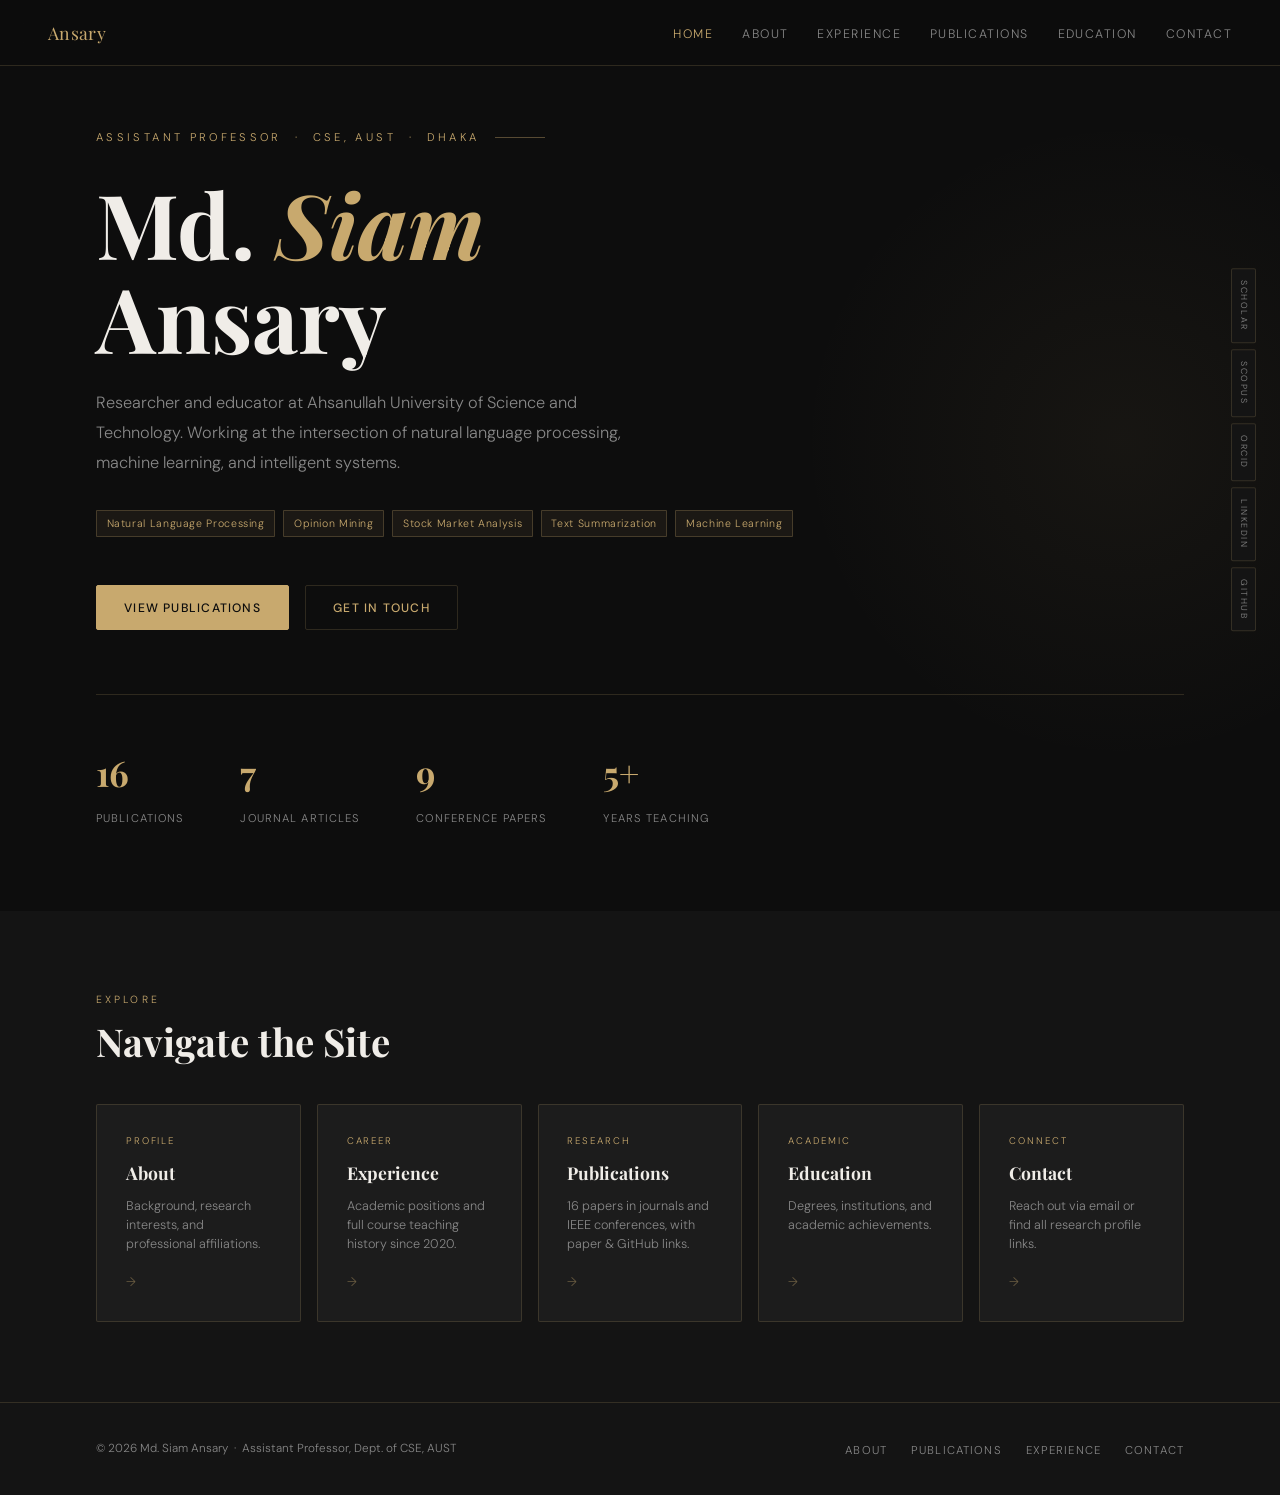
==== index.html @ 2a2c5b88 "Update" ====
<!DOCTYPE html>
<html lang="en">
<head>
<meta charset="UTF-8"/>
<meta name="viewport" content="width=device-width, initial-scale=1.0"/>
<title>Hi! This is Ansary</title>
<meta name="description" content="Assistant Professor, Dept. of CSE, AUST. Researcher in NLP, Opinion Mining, and Machine Learning."/>
<link rel="preconnect" href="https://fonts.googleapis.com"/>
<link href="https://fonts.googleapis.com/css2?family=Playfair+Display:ital,wght@0,400;0,700;1,400&family=DM+Sans:wght@300;400;500&display=swap" rel="stylesheet"/>
<link rel="stylesheet" href="style.css"/>
<style>
#hero {
  min-height: 100vh; display: flex; flex-direction: column; justify-content: center;
  padding: 8rem 6rem 5rem; position: relative; overflow: hidden;
}
#hero::before {
  content: ''; position: absolute; top: 10%; right: -15%;
  width: 700px; height: 700px;
  background: radial-gradient(circle, rgba(200,169,110,0.055) 0%, transparent 65%);
  pointer-events: none;
}
.hero-eyebrow {
  font-size: 0.7rem; letter-spacing: 0.3em; text-transform: uppercase;
  color: var(--accent); margin-bottom: 1.8rem;
  display: flex; align-items: center; gap: 1rem;
}
.hero-eyebrow::after { content:''; display:block; height:1px; width:50px; background:var(--accent); opacity:.4; }
.hero-name { font-family:var(--serif); font-size:clamp(3.5rem,7vw,6rem); line-height:1.05; font-weight:700; margin-bottom:1.5rem; }
.hero-name em { font-style:italic; color:var(--accent); }
.hero-tagline { font-size:1.02rem; color:var(--muted); max-width:540px; margin-bottom:2rem; line-height:1.85; }
.hero-interests { display:flex; flex-wrap:wrap; gap:.5rem; margin-bottom:3rem; }
.hero-ctas { display:flex; gap:1rem; flex-wrap:wrap; margin-bottom:4rem; }
.hero-stats { display:flex; gap:3.5rem; flex-wrap:wrap; padding-top:3rem; border-top:1px solid var(--border); }
.stat-num  { font-family:var(--serif); font-size:2.2rem; font-weight:700; color:var(--accent); display:block; }
.stat-label { font-size:.7rem; letter-spacing:.1em; text-transform:uppercase; color:var(--muted); }

/* quick-nav cards */
.quicknav { display:grid; grid-template-columns:repeat(auto-fit, minmax(195px,1fr)); gap:1rem; }
.qcard {
  padding:1.8rem; background:var(--bg3); border:1px solid var(--border); border-radius:2px;
  text-decoration:none; color:var(--text); display:flex; flex-direction:column; gap:.55rem;
  transition:border-color .25s, transform .25s;
}
.qcard:hover { border-color:var(--accent); transform:translateY(-4px); }
.qcard-icon  { font-size:.6rem; letter-spacing:.2em; text-transform:uppercase; color:var(--accent); }
.qcard-title { font-family:var(--serif); font-size:1.1rem; font-weight:700; }
.qcard-desc  { font-size:.79rem; color:var(--muted); line-height:1.5; }
.qcard-arrow { font-size:.8rem; color:var(--accent); opacity:.45; margin-top:auto; padding-top:.5rem; }

@media(max-width:960px){ #hero{ padding:7rem 1.5rem 4rem; } .hero-stats{ gap:2rem; } }
</style>
</head>
<body>
<main>

<!-- HERO -->
<section id="hero">
  <p class="hero-eyebrow fade-up d1">Assistant Professor &nbsp;·&nbsp; CSE, AUST &nbsp;·&nbsp; Dhaka</p>
  <h1 class="hero-name fade-up d2">Md. <em>Siam</em><br>Ansary</h1>
  <p class="hero-tagline fade-up d3">Researcher and educator at Ahsanullah University of Science and Technology. Working at the intersection of natural language processing, machine learning, and intelligent systems.</p>
  <div class="hero-interests fade-up d3">
    <span class="tag tag-accent">Natural Language Processing</span>
    <span class="tag tag-accent">Opinion Mining</span>
    <span class="tag tag-accent">Stock Market Analysis</span>
    <span class="tag tag-accent">Text Summarization</span>
    <span class="tag tag-accent">Machine Learning</span>
  </div>
  <div class="hero-ctas fade-up d4">
    <a href="publications.html" class="btn btn-primary">View Publications</a>
    <a href="contact.html"      class="btn btn-outline">Get in Touch</a>
  </div>
  <div class="hero-stats fade-up d5">
    <div><span class="stat-num">16</span><span class="stat-label">Publications</span></div>
    <div><span class="stat-num">7</span> <span class="stat-label">Journal Articles</span></div>
    <div><span class="stat-num">9</span> <span class="stat-label">Conference Papers</span></div>
    <div><span class="stat-num">5+</span><span class="stat-label">Years Teaching</span></div>
  </div>
</section>

<!-- QUICK NAV -->
<section class="section section-alt">
  <p class="section-label">Explore</p>
  <h2 class="section-title">Navigate the Site</h2>
  <div class="quicknav">
    <a href="about.html" class="qcard">
      <span class="qcard-icon">Profile</span>
      <span class="qcard-title">About</span>
      <span class="qcard-desc">Background, research interests, and professional affiliations.</span>
      <span class="qcard-arrow">→</span>
    </a>
    <a href="experience.html" class="qcard">
      <span class="qcard-icon">Career</span>
      <span class="qcard-title">Experience</span>
      <span class="qcard-desc">Academic positions and full course teaching history since 2020.</span>
      <span class="qcard-arrow">→</span>
    </a>
    <a href="publications.html" class="qcard">
      <span class="qcard-icon">Research</span>
      <span class="qcard-title">Publications</span>
      <span class="qcard-desc">16 papers in journals and IEEE conferences, with paper & GitHub links.</span>
      <span class="qcard-arrow">→</span>
    </a>
    <a href="education.html" class="qcard">
      <span class="qcard-icon">Academic</span>
      <span class="qcard-title">Education</span>
      <span class="qcard-desc">Degrees, institutions, and academic achievements.</span>
      <span class="qcard-arrow">→</span>
    </a>
    <a href="contact.html" class="qcard">
      <span class="qcard-icon">Connect</span>
      <span class="qcard-title">Contact</span>
      <span class="qcard-desc">Reach out via email or find all research profile links.</span>
      <span class="qcard-arrow">→</span>
    </a>
  </div>
</section>

</main>
<script src="partials.js"></script>
<script src="nav.js"></script>
</body>
</html>
---- style.css ----
/* =============================================
   Md. Siam Ansary — Portfolio Stylesheet
   ============================================= */
*, *::before, *::after { box-sizing: border-box; margin: 0; padding: 0; }

:root {
  --bg:      #0d0d0d;
  --bg2:     #141414;
  --bg3:     #1c1c1c;
  --accent:  #c8a96e;
  --accent2: #e8c98e;
  --text:    #f0ede8;
  --muted:   #888;
  --border:  rgba(200,169,110,0.18);
  --serif:   'Playfair Display', Georgia, serif;
  --sans:    'DM Sans', sans-serif;
}

html { scroll-behavior: smooth; }
body {
  background: var(--bg); color: var(--text);
  font-family: var(--sans); font-weight: 300;
  line-height: 1.7; overflow-x: hidden;
}

/* ── NAV ── */
nav.topnav {
  position: fixed; top: 0; left: 0; right: 0; z-index: 200;
  padding: 1.1rem 3rem;
  display: flex; justify-content: space-between; align-items: center;
  background: rgba(13,13,13,0.93); backdrop-filter: blur(14px);
  border-bottom: 1px solid var(--border);
}
.nav-brand {
  font-family: var(--serif); font-size: 1.1rem;
  letter-spacing: 0.02em; color: var(--accent); text-decoration: none;
}
.nav-links { display: flex; gap: 1.8rem; list-style: none; align-items: center; }
.nav-links a {
  color: var(--muted); text-decoration: none;
  font-size: 0.77rem; letter-spacing: 0.12em; text-transform: uppercase;
  transition: color 0.25s; white-space: nowrap;
}
.nav-links a:hover, .nav-links a.active { color: var(--accent); }
.nav-toggle { display: none; background: none; border: none; cursor: pointer; padding: 0.3rem; }
.nav-toggle span { display: block; width: 22px; height: 1.5px; background: var(--muted); margin: 5px 0; transition: all 0.3s; }

/* ── SOCIAL STRIP ── */
.social-strip {
  position: fixed; right: 1.5rem; top: 50%; transform: translateY(-50%);
  display: flex; flex-direction: column; gap: 0.4rem; z-index: 100;
}
.social-strip a {
  writing-mode: vertical-rl; font-size: 0.55rem; letter-spacing: 0.17em;
  text-transform: uppercase; color: var(--muted); text-decoration: none;
  padding: 0.7rem 0.25rem; border: 1px solid var(--border); border-radius: 2px;
  background: var(--bg2); transition: all 0.25s;
}
.social-strip a:hover { color: var(--accent); border-color: var(--accent); }

/* ── PAGE HERO ── */
.page-hero {
  padding: 9rem 6rem 4.5rem;
  background: var(--bg2); border-bottom: 1px solid var(--border);
  position: relative; overflow: hidden;
}
.page-hero::before {
  content: ''; position: absolute; top: -30%; right: -10%;
  width: 600px; height: 600px;
  background: radial-gradient(circle, rgba(200,169,110,0.055) 0%, transparent 65%);
  pointer-events: none;
}
.page-hero-eyebrow {
  font-size: 0.67rem; letter-spacing: 0.3em; text-transform: uppercase;
  color: var(--accent); margin-bottom: 0.9rem;
  display: flex; align-items: center; gap: 0.8rem;
}
.page-hero-eyebrow::after { content: ''; display: block; height: 1px; width: 40px; background: var(--accent); opacity: 0.4; }
.page-hero h1 { font-family: var(--serif); font-size: clamp(2.4rem, 5vw, 3.8rem); font-weight: 700; line-height: 1.1; }
.page-hero h1 em { font-style: italic; color: var(--accent); }
.page-hero p { margin-top: 1rem; max-width: 540px; color: var(--muted); font-size: 0.98rem; line-height: 1.8; }

/* ── SECTIONS ── */
.section      { padding: 5rem 6rem; }
.section-alt  { background: var(--bg2); }
.section-label { font-size: 0.65rem; letter-spacing: 0.3em; text-transform: uppercase; color: var(--accent); margin-bottom: 0.7rem; }
.section-title { font-family: var(--serif); font-size: clamp(1.8rem, 3vw, 2.5rem); font-weight: 700; line-height: 1.15; margin-bottom: 2.5rem; }

/* ── BUTTONS ── */
.btn {
  padding: 0.7rem 1.7rem; border-radius: 2px; text-decoration: none;
  font-size: 0.76rem; letter-spacing: 0.1em; text-transform: uppercase;
  font-weight: 500; transition: all 0.25s; display: inline-flex;
  align-items: center; gap: 0.45rem; font-family: var(--sans); cursor: pointer; border: none;
}
.btn-primary { background: var(--accent); color: #0d0d0d; border: 1px solid var(--accent); }
.btn-primary:hover { background: var(--accent2); border-color: var(--accent2); }
.btn-outline { background: transparent; color: var(--accent); border: 1px solid var(--border); }
.btn-outline:hover { border-color: var(--accent); background: rgba(200,169,110,0.07); }
.btn-sm { padding: 0.38rem 0.85rem; font-size: 0.63rem; }

/* ── DETAIL CARD ── */
.detail-card {
  padding: 1.35rem 1.5rem; background: var(--bg3);
  border: 1px solid var(--border); border-radius: 2px; border-left: 3px solid var(--accent);
}
.detail-card h4 { font-size: 0.63rem; letter-spacing: 0.22em; text-transform: uppercase; color: var(--accent); margin-bottom: 0.45rem; }
.detail-card p  { font-size: 0.87rem; color: rgba(240,237,232,0.78); line-height: 1.65; }
.detail-card a  { font-size: 0.87rem; color: rgba(240,237,232,0.78); line-height: 1.65; text-decoration: none; display: block; }
.detail-card a:hover { color: var(--accent); }

/* ── TAG ── */
.tag        { font-size: 0.66rem; padding: 0.22rem 0.6rem; background: rgba(200,169,110,0.06); border: 1px solid var(--border); border-radius: 1px; color: rgba(240,237,232,0.6); }
.tag-accent { background: rgba(200,169,110,0.08); border-color: rgba(200,169,110,0.25); color: var(--accent); letter-spacing: 0.06em; }

/* ── FOOTER ── */
footer {
  padding: 2rem 6rem; border-top: 1px solid var(--border);
  display: flex; justify-content: space-between; align-items: center;
  background: var(--bg2); flex-wrap: wrap; gap: 1rem;
}
footer p { font-size: 0.73rem; color: var(--muted); }
.footer-links { display: flex; gap: 1.5rem; list-style: none; }
.footer-links a { font-size: 0.71rem; letter-spacing: 0.1em; text-transform: uppercase; color: var(--muted); text-decoration: none; transition: color 0.25s; }
.footer-links a:hover { color: var(--accent); }

/* ── ANIMATIONS ── */
@keyframes fadeUp { from { opacity:0; transform:translateY(20px); } to { opacity:1; transform:translateY(0); } }
.fade-up { animation: fadeUp 0.65s ease forwards; opacity: 0; }
.d1{animation-delay:.05s} .d2{animation-delay:.17s} .d3{animation-delay:.29s}
.d4{animation-delay:.41s} .d5{animation-delay:.53s}

/* ── RESPONSIVE ── */
@media (max-width: 960px) {
  nav.topnav { padding: 1rem 1.5rem; }
  .nav-toggle { display: block; }
  .nav-links {
    display: none; position: absolute; top: 100%; left: 0; right: 0;
    background: rgba(13,13,13,0.97); flex-direction: column;
    padding: 1.5rem; gap: 1rem; border-bottom: 1px solid var(--border);
  }
  .nav-links.open { display: flex; }
  .social-strip { display: none; }
  .page-hero { padding: 7.5rem 1.5rem 3rem; }
  .section { padding: 4rem 1.5rem; }
  footer { padding: 2rem 1.5rem; flex-direction: column; text-align: center; }
}
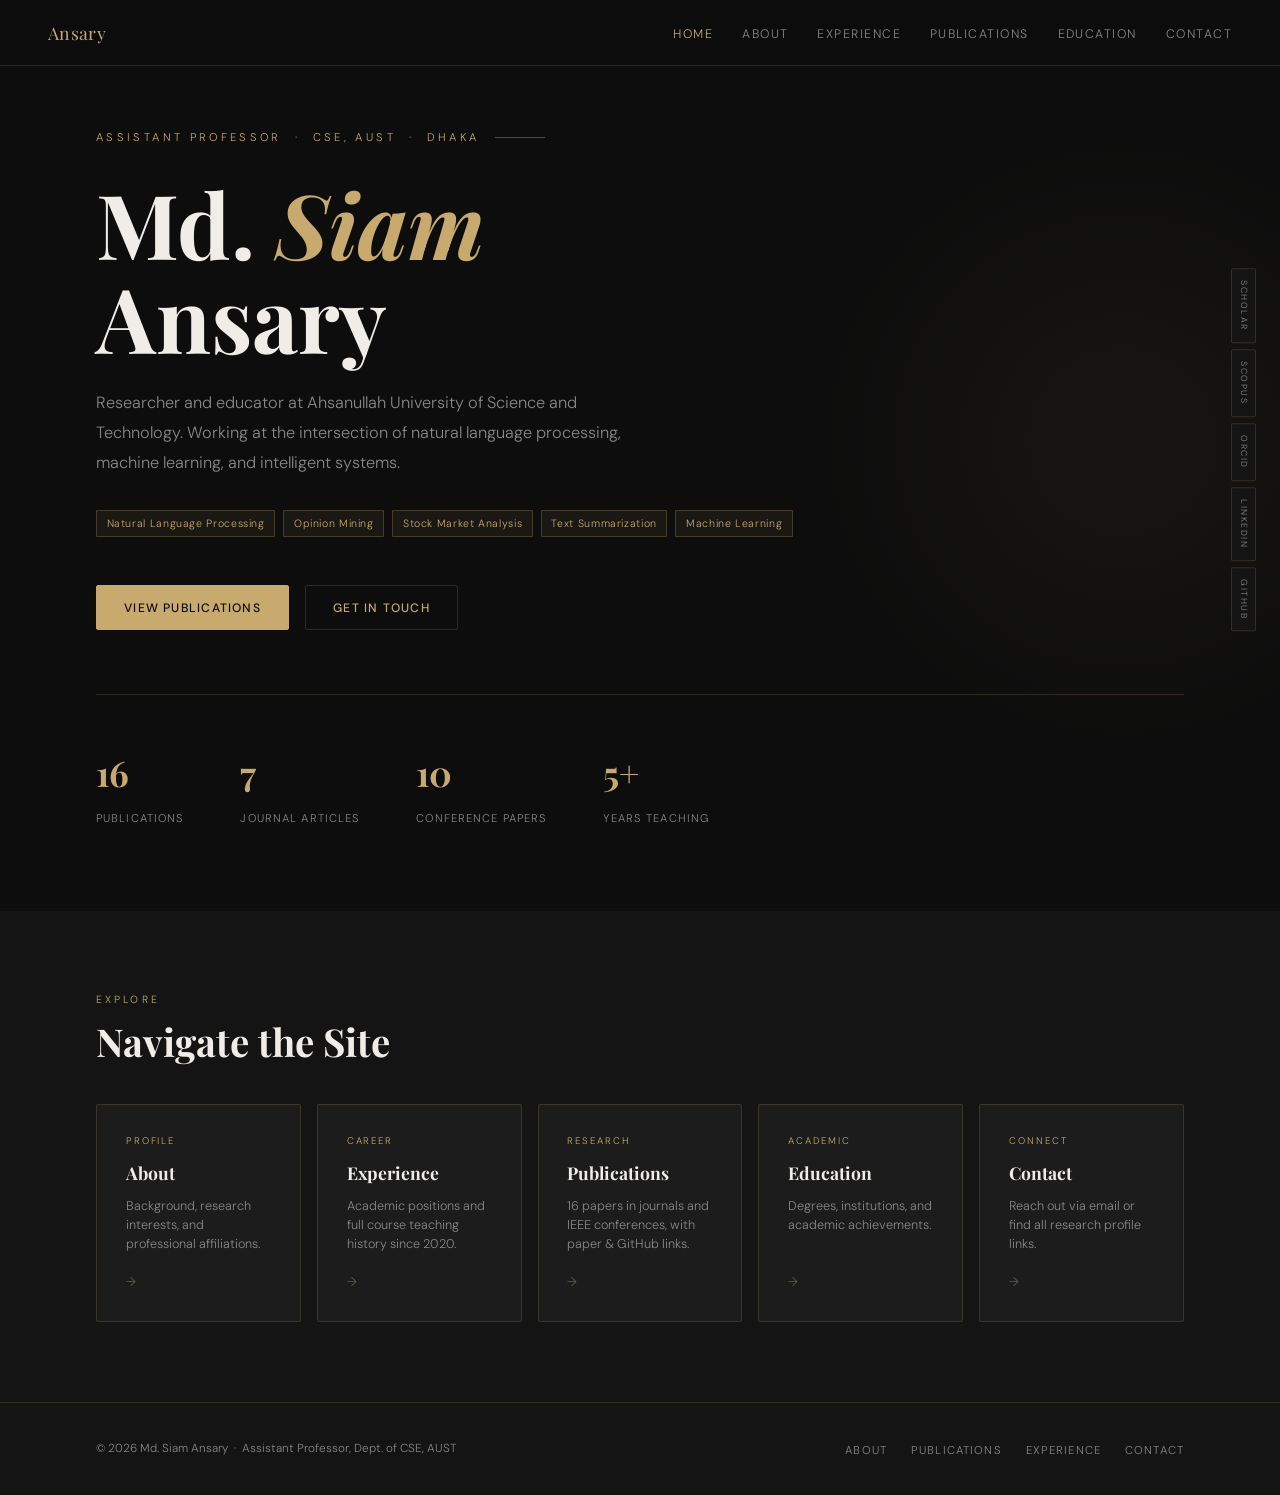
==== commit f7011c5b: "Update index.html" ====
--- a/index.html
+++ b/index.html
@@ -72,7 +72,7 @@
   <div class="hero-stats fade-up d5">
     <div><span class="stat-num">16</span><span class="stat-label">Publications</span></div>
     <div><span class="stat-num">7</span> <span class="stat-label">Journal Articles</span></div>
-    <div><span class="stat-num">9</span> <span class="stat-label">Conference Papers</span></div>
+    <div><span class="stat-num">10</span> <span class="stat-label">Conference Papers</span></div>
     <div><span class="stat-num">5+</span><span class="stat-label">Years Teaching</span></div>
   </div>
 </section>
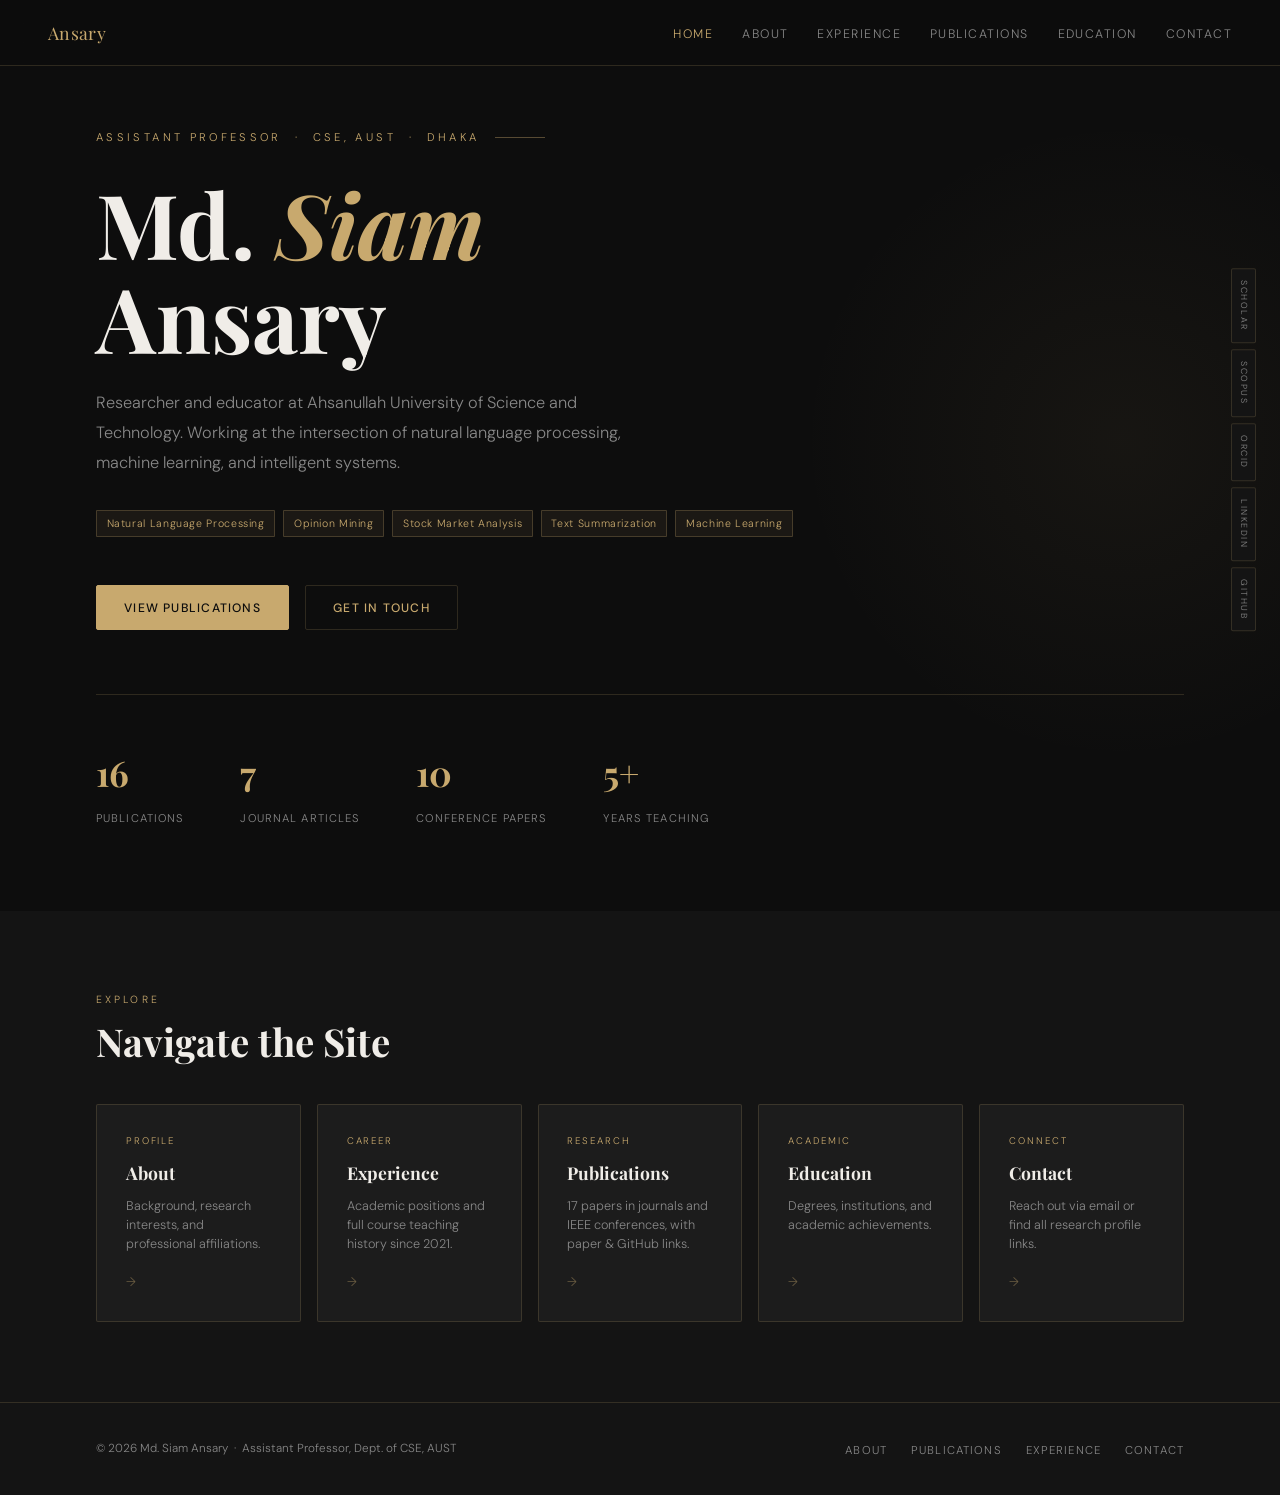
==== commit 2100553f: "Update index.html" ====
--- a/index.html
+++ b/index.html
@@ -91,13 +91,13 @@
     <a href="experience.html" class="qcard">
       <span class="qcard-icon">Career</span>
       <span class="qcard-title">Experience</span>
-      <span class="qcard-desc">Academic positions and full course teaching history since 2020.</span>
+      <span class="qcard-desc">Academic positions and full course teaching history since 2021.</span>
       <span class="qcard-arrow">→</span>
     </a>
     <a href="publications.html" class="qcard">
       <span class="qcard-icon">Research</span>
       <span class="qcard-title">Publications</span>
-      <span class="qcard-desc">16 papers in journals and IEEE conferences, with paper & GitHub links.</span>
+      <span class="qcard-desc">17 papers in journals and IEEE conferences, with paper & GitHub links.</span>
       <span class="qcard-arrow">→</span>
     </a>
     <a href="education.html" class="qcard">
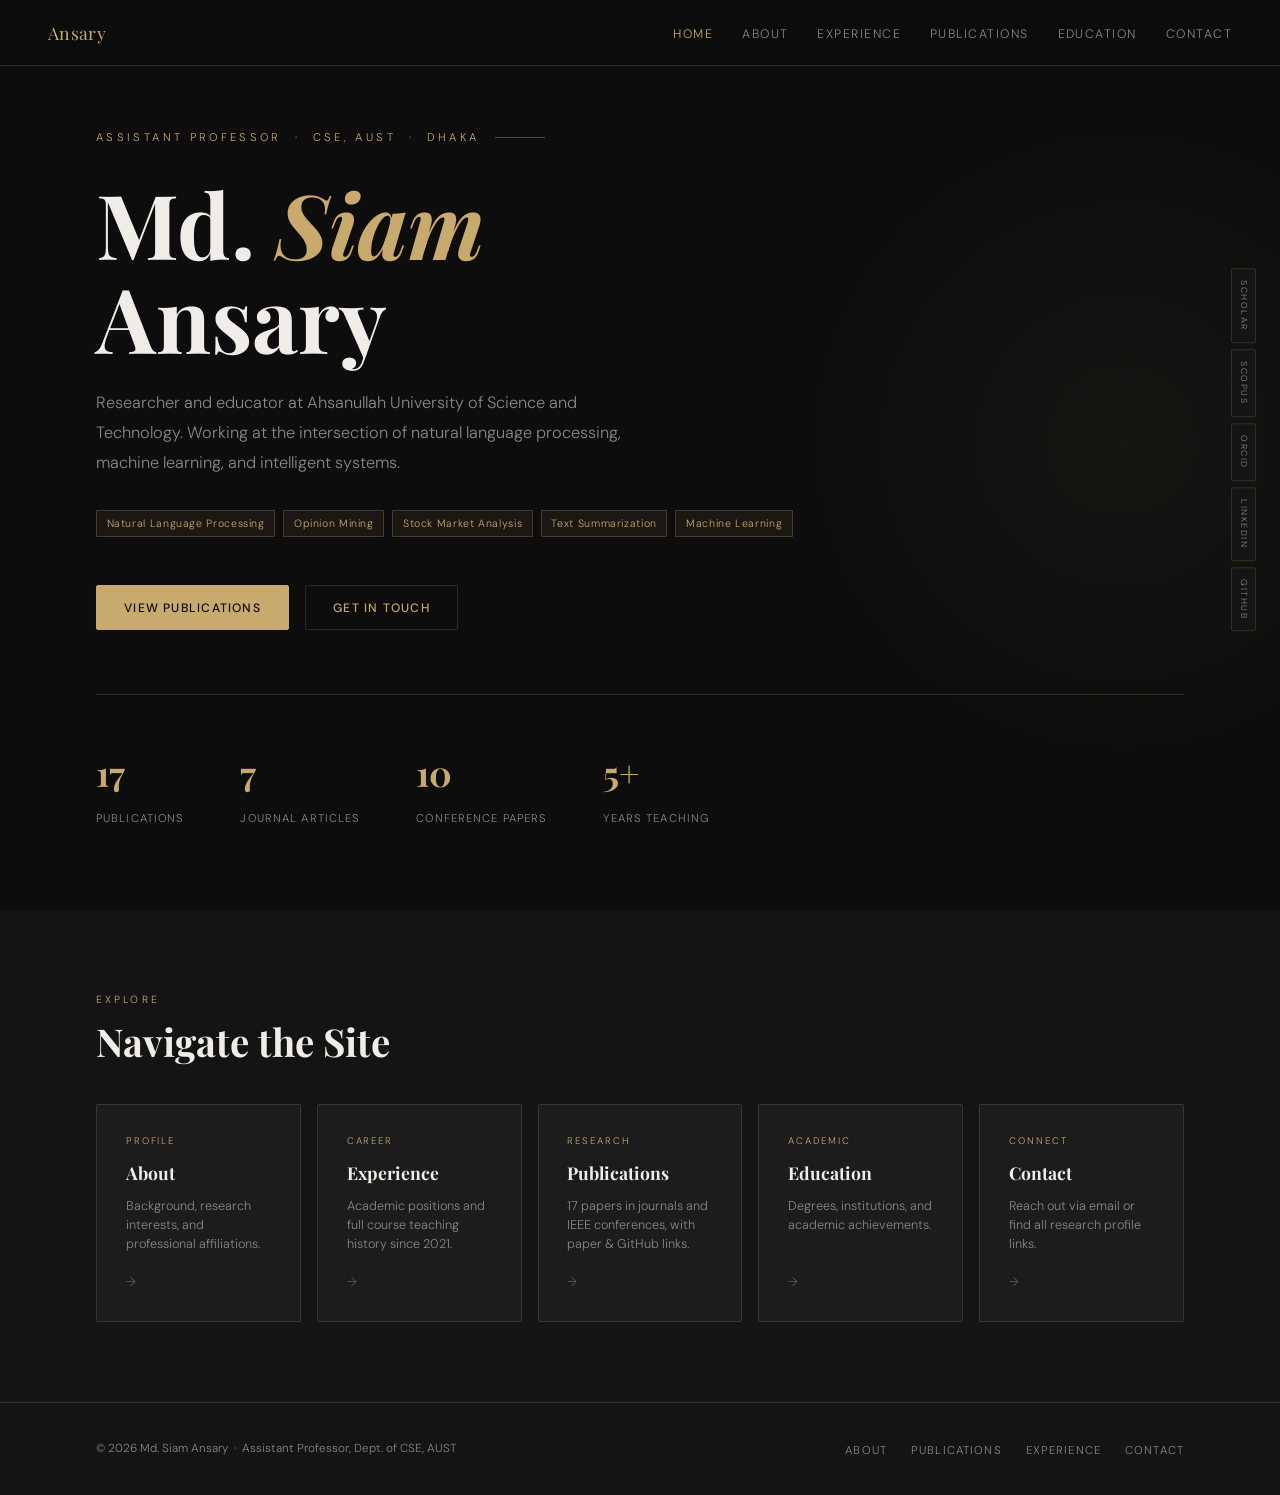
==== commit b15a6888: "Update index.html" ====
--- a/index.html
+++ b/index.html
@@ -70,7 +70,7 @@
     <a href="contact.html"      class="btn btn-outline">Get in Touch</a>
   </div>
   <div class="hero-stats fade-up d5">
-    <div><span class="stat-num">16</span><span class="stat-label">Publications</span></div>
+    <div><span class="stat-num">17</span><span class="stat-label">Publications</span></div>
     <div><span class="stat-num">7</span> <span class="stat-label">Journal Articles</span></div>
     <div><span class="stat-num">10</span> <span class="stat-label">Conference Papers</span></div>
     <div><span class="stat-num">5+</span><span class="stat-label">Years Teaching</span></div>
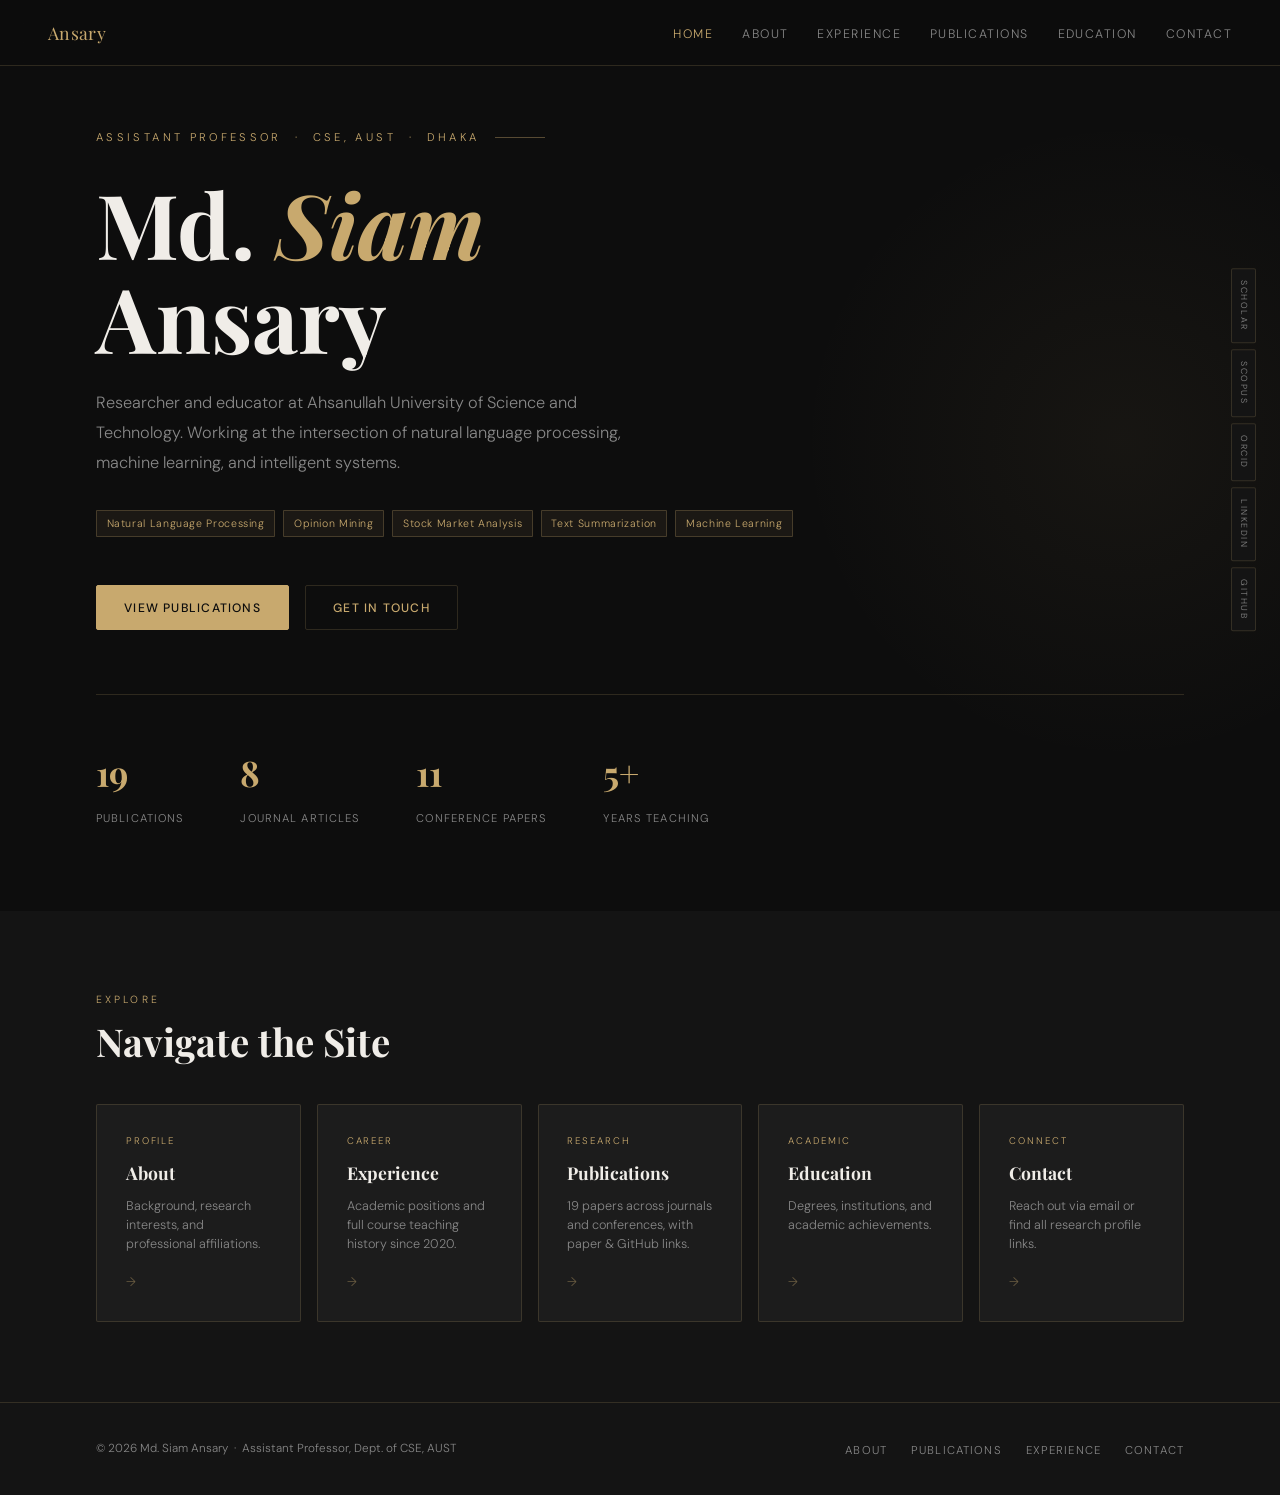
==== commit 840736ce: "Update index.html" ====
--- a/index.html
+++ b/index.html
@@ -70,9 +70,9 @@
     <a href="contact.html"      class="btn btn-outline">Get in Touch</a>
   </div>
   <div class="hero-stats fade-up d5">
-    <div><span class="stat-num">17</span><span class="stat-label">Publications</span></div>
-    <div><span class="stat-num">7</span> <span class="stat-label">Journal Articles</span></div>
-    <div><span class="stat-num">10</span> <span class="stat-label">Conference Papers</span></div>
+    <div><span class="stat-num">19</span><span class="stat-label">Publications</span></div>
+    <div><span class="stat-num">8</span> <span class="stat-label">Journal Articles</span></div>
+    <div><span class="stat-num">11</span><span class="stat-label">Conference Papers</span></div>
     <div><span class="stat-num">5+</span><span class="stat-label">Years Teaching</span></div>
   </div>
 </section>
@@ -91,13 +91,13 @@
     <a href="experience.html" class="qcard">
       <span class="qcard-icon">Career</span>
       <span class="qcard-title">Experience</span>
-      <span class="qcard-desc">Academic positions and full course teaching history since 2021.</span>
+      <span class="qcard-desc">Academic positions and full course teaching history since 2020.</span>
       <span class="qcard-arrow">→</span>
     </a>
     <a href="publications.html" class="qcard">
       <span class="qcard-icon">Research</span>
       <span class="qcard-title">Publications</span>
-      <span class="qcard-desc">17 papers in journals and IEEE conferences, with paper & GitHub links.</span>
+      <span class="qcard-desc">19 papers across journals and conferences, with paper & GitHub links.</span>
       <span class="qcard-arrow">→</span>
     </a>
     <a href="education.html" class="qcard">
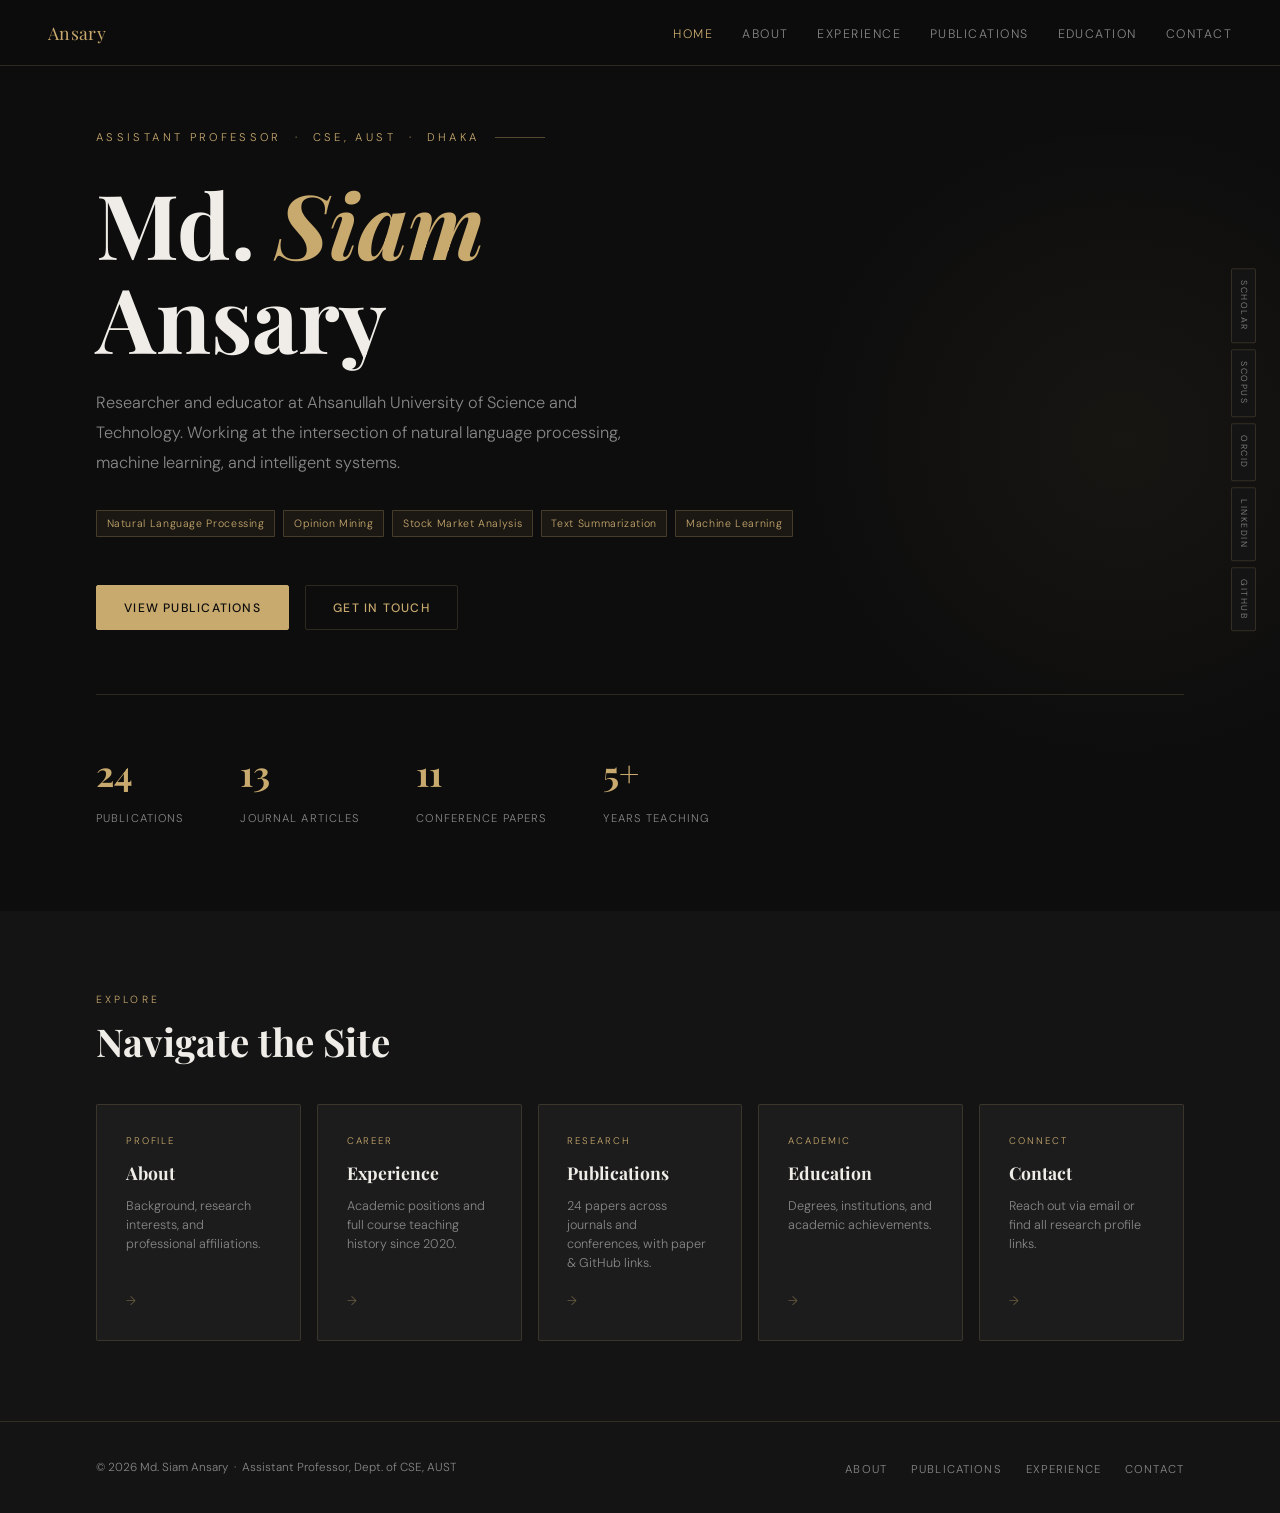
==== commit def54509: "updated" ====
--- a/index.html
+++ b/index.html
@@ -70,8 +70,8 @@
     <a href="contact.html"      class="btn btn-outline">Get in Touch</a>
   </div>
   <div class="hero-stats fade-up d5">
-    <div><span class="stat-num">19</span><span class="stat-label">Publications</span></div>
-    <div><span class="stat-num">8</span> <span class="stat-label">Journal Articles</span></div>
+    <div><span class="stat-num">24</span><span class="stat-label">Publications</span></div>
+    <div><span class="stat-num">13</span><span class="stat-label">Journal Articles</span></div>
     <div><span class="stat-num">11</span><span class="stat-label">Conference Papers</span></div>
     <div><span class="stat-num">5+</span><span class="stat-label">Years Teaching</span></div>
   </div>
@@ -97,7 +97,7 @@
     <a href="publications.html" class="qcard">
       <span class="qcard-icon">Research</span>
       <span class="qcard-title">Publications</span>
-      <span class="qcard-desc">19 papers across journals and conferences, with paper & GitHub links.</span>
+      <span class="qcard-desc">24 papers across journals and conferences, with paper & GitHub links.</span>
       <span class="qcard-arrow">→</span>
     </a>
     <a href="education.html" class="qcard">
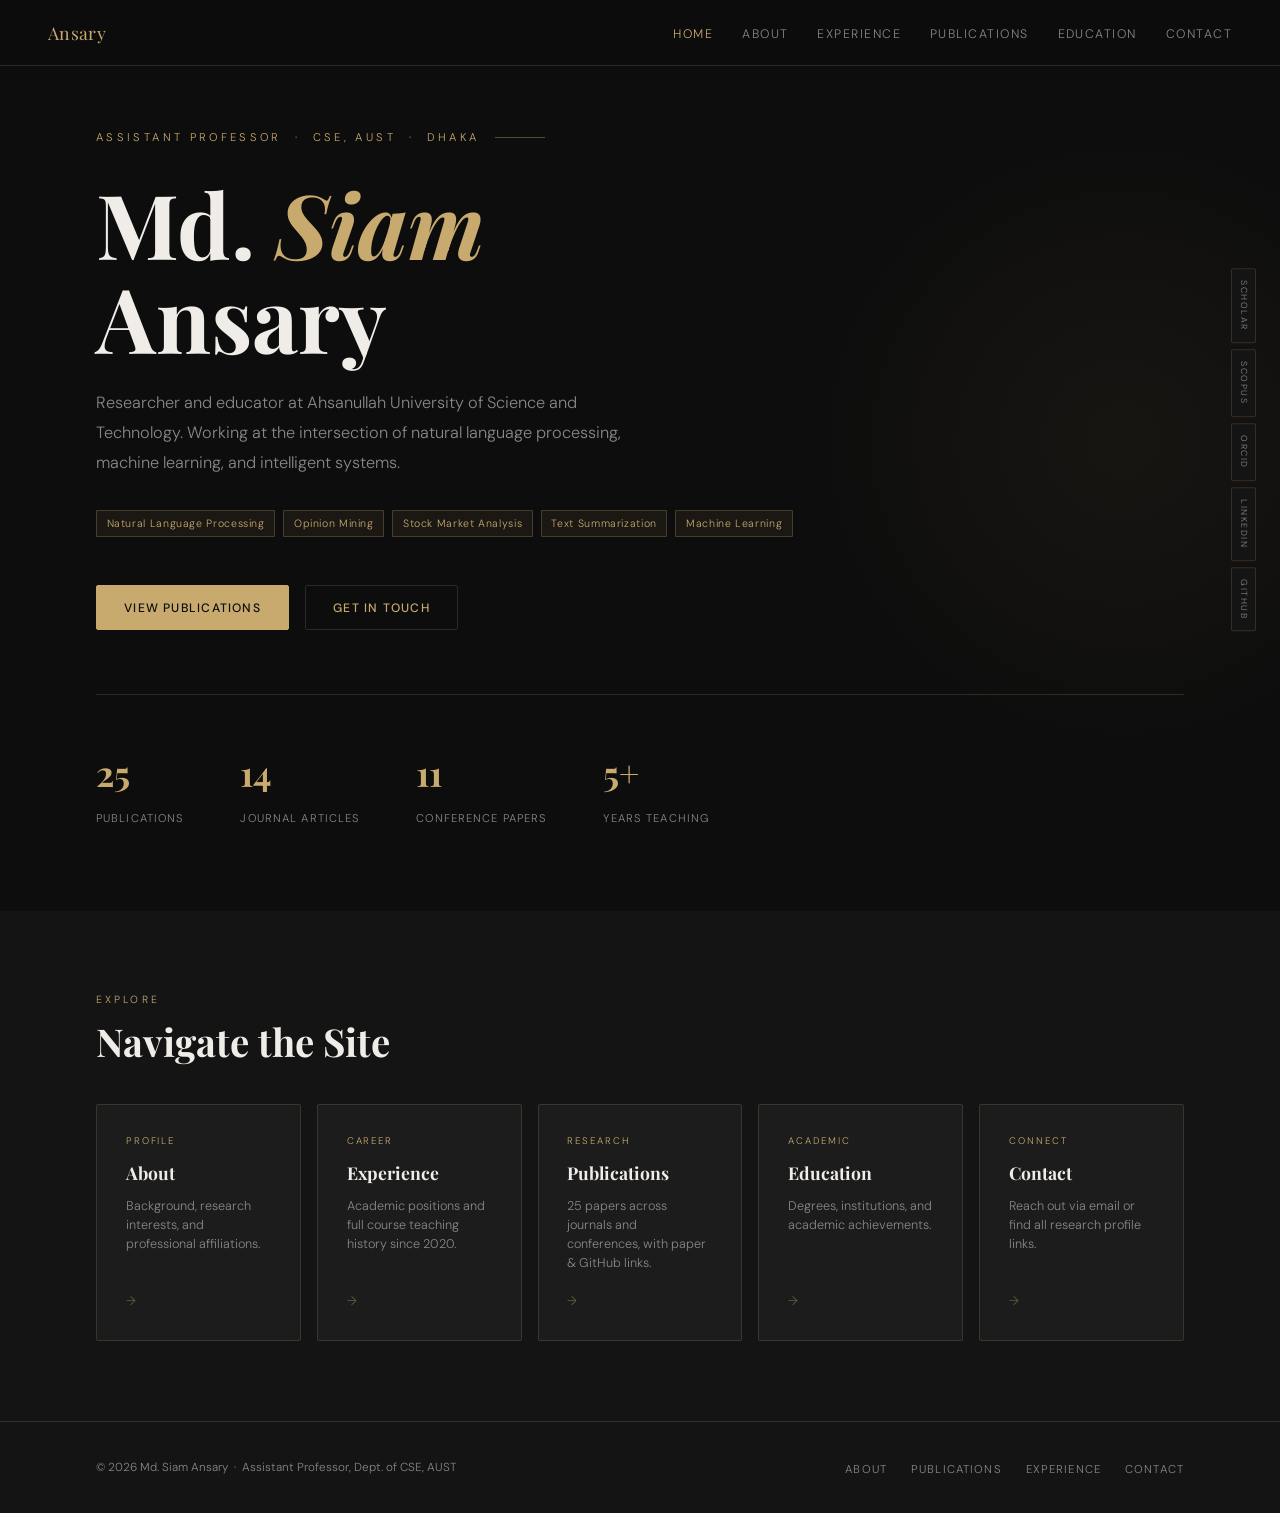
==== commit 3abe5f85: "updated" ====
--- a/index.html
+++ b/index.html
@@ -70,8 +70,8 @@
     <a href="contact.html"      class="btn btn-outline">Get in Touch</a>
   </div>
   <div class="hero-stats fade-up d5">
-    <div><span class="stat-num">24</span><span class="stat-label">Publications</span></div>
-    <div><span class="stat-num">13</span><span class="stat-label">Journal Articles</span></div>
+    <div><span class="stat-num">25</span><span class="stat-label">Publications</span></div>
+    <div><span class="stat-num">14</span><span class="stat-label">Journal Articles</span></div>
     <div><span class="stat-num">11</span><span class="stat-label">Conference Papers</span></div>
     <div><span class="stat-num">5+</span><span class="stat-label">Years Teaching</span></div>
   </div>
@@ -97,7 +97,7 @@
     <a href="publications.html" class="qcard">
       <span class="qcard-icon">Research</span>
       <span class="qcard-title">Publications</span>
-      <span class="qcard-desc">24 papers across journals and conferences, with paper & GitHub links.</span>
+      <span class="qcard-desc">25 papers across journals and conferences, with paper & GitHub links.</span>
       <span class="qcard-arrow">→</span>
     </a>
     <a href="education.html" class="qcard">
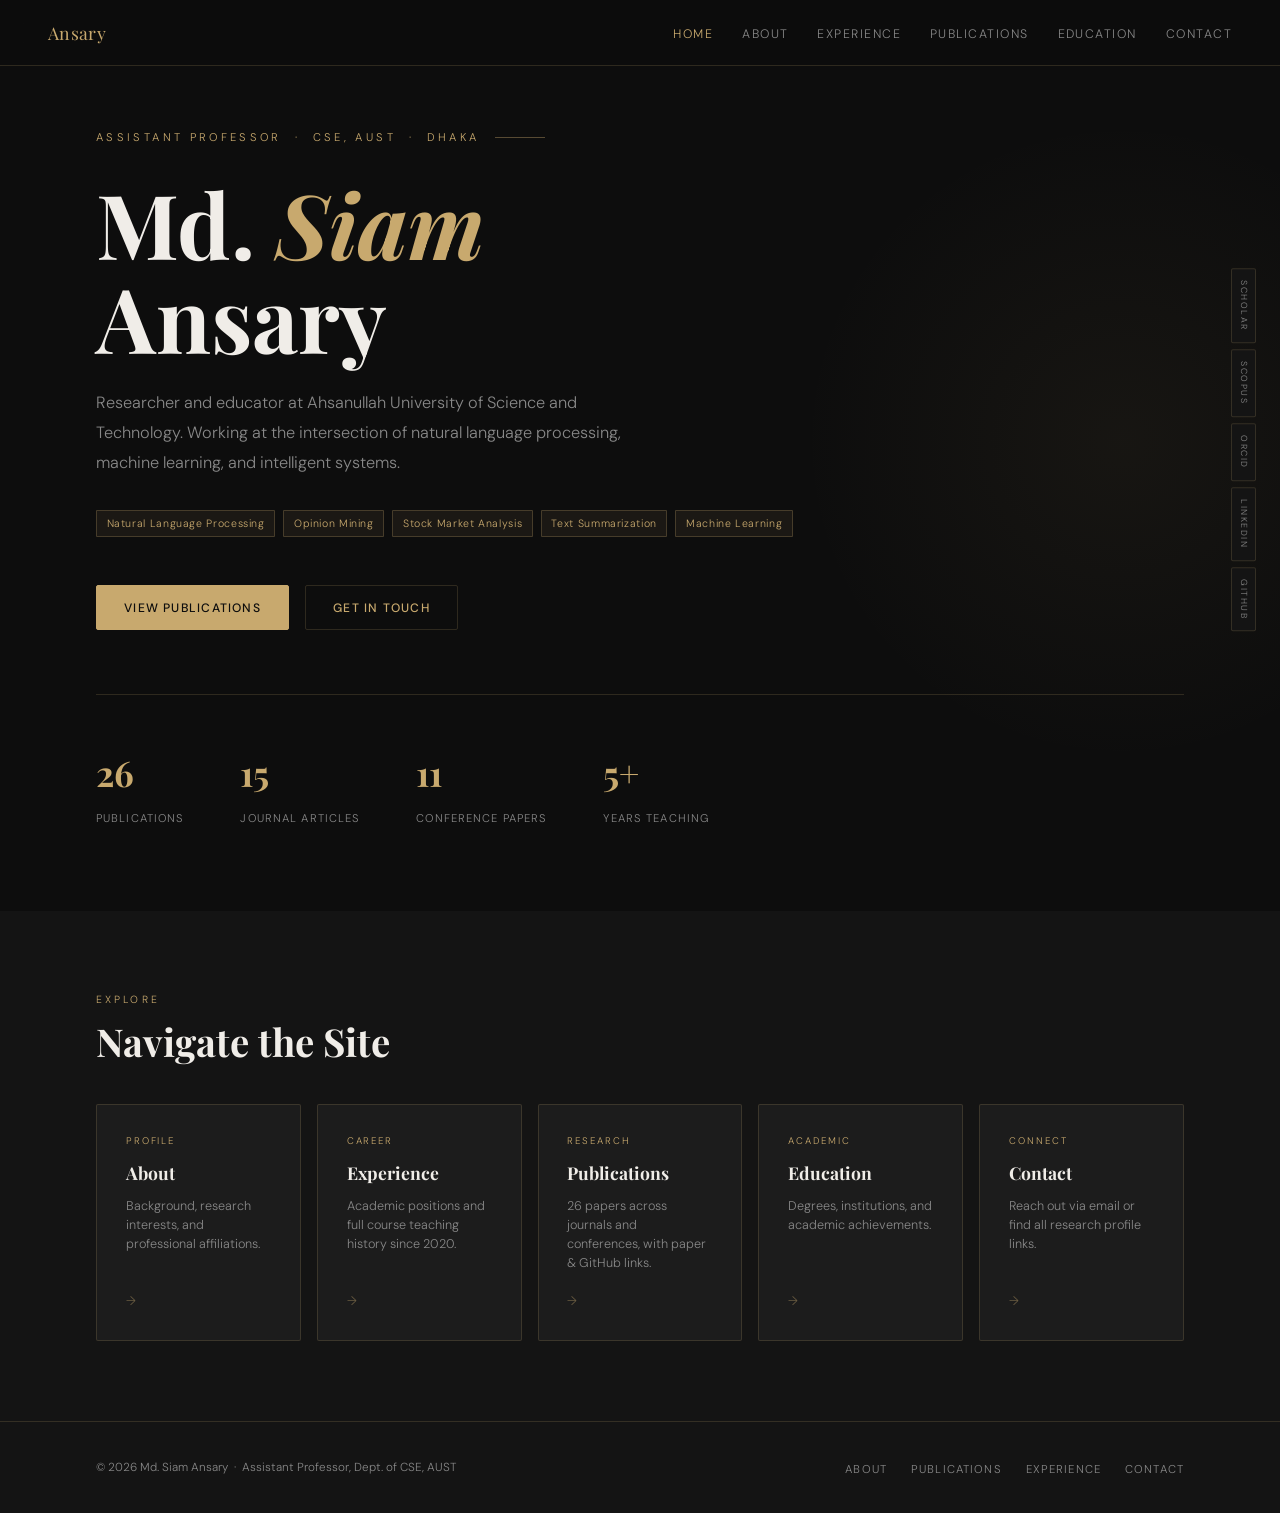
==== commit 2f613ec7: "updated publication info" ====
--- a/index.html
+++ b/index.html
@@ -70,8 +70,8 @@
     <a href="contact.html"      class="btn btn-outline">Get in Touch</a>
   </div>
   <div class="hero-stats fade-up d5">
-    <div><span class="stat-num">25</span><span class="stat-label">Publications</span></div>
-    <div><span class="stat-num">14</span><span class="stat-label">Journal Articles</span></div>
+    <div><span class="stat-num">26</span><span class="stat-label">Publications</span></div>
+    <div><span class="stat-num">15</span><span class="stat-label">Journal Articles</span></div>
     <div><span class="stat-num">11</span><span class="stat-label">Conference Papers</span></div>
     <div><span class="stat-num">5+</span><span class="stat-label">Years Teaching</span></div>
   </div>
@@ -97,7 +97,7 @@
     <a href="publications.html" class="qcard">
       <span class="qcard-icon">Research</span>
       <span class="qcard-title">Publications</span>
-      <span class="qcard-desc">25 papers across journals and conferences, with paper & GitHub links.</span>
+      <span class="qcard-desc">26 papers across journals and conferences, with paper & GitHub links.</span>
       <span class="qcard-arrow">→</span>
     </a>
     <a href="education.html" class="qcard">
